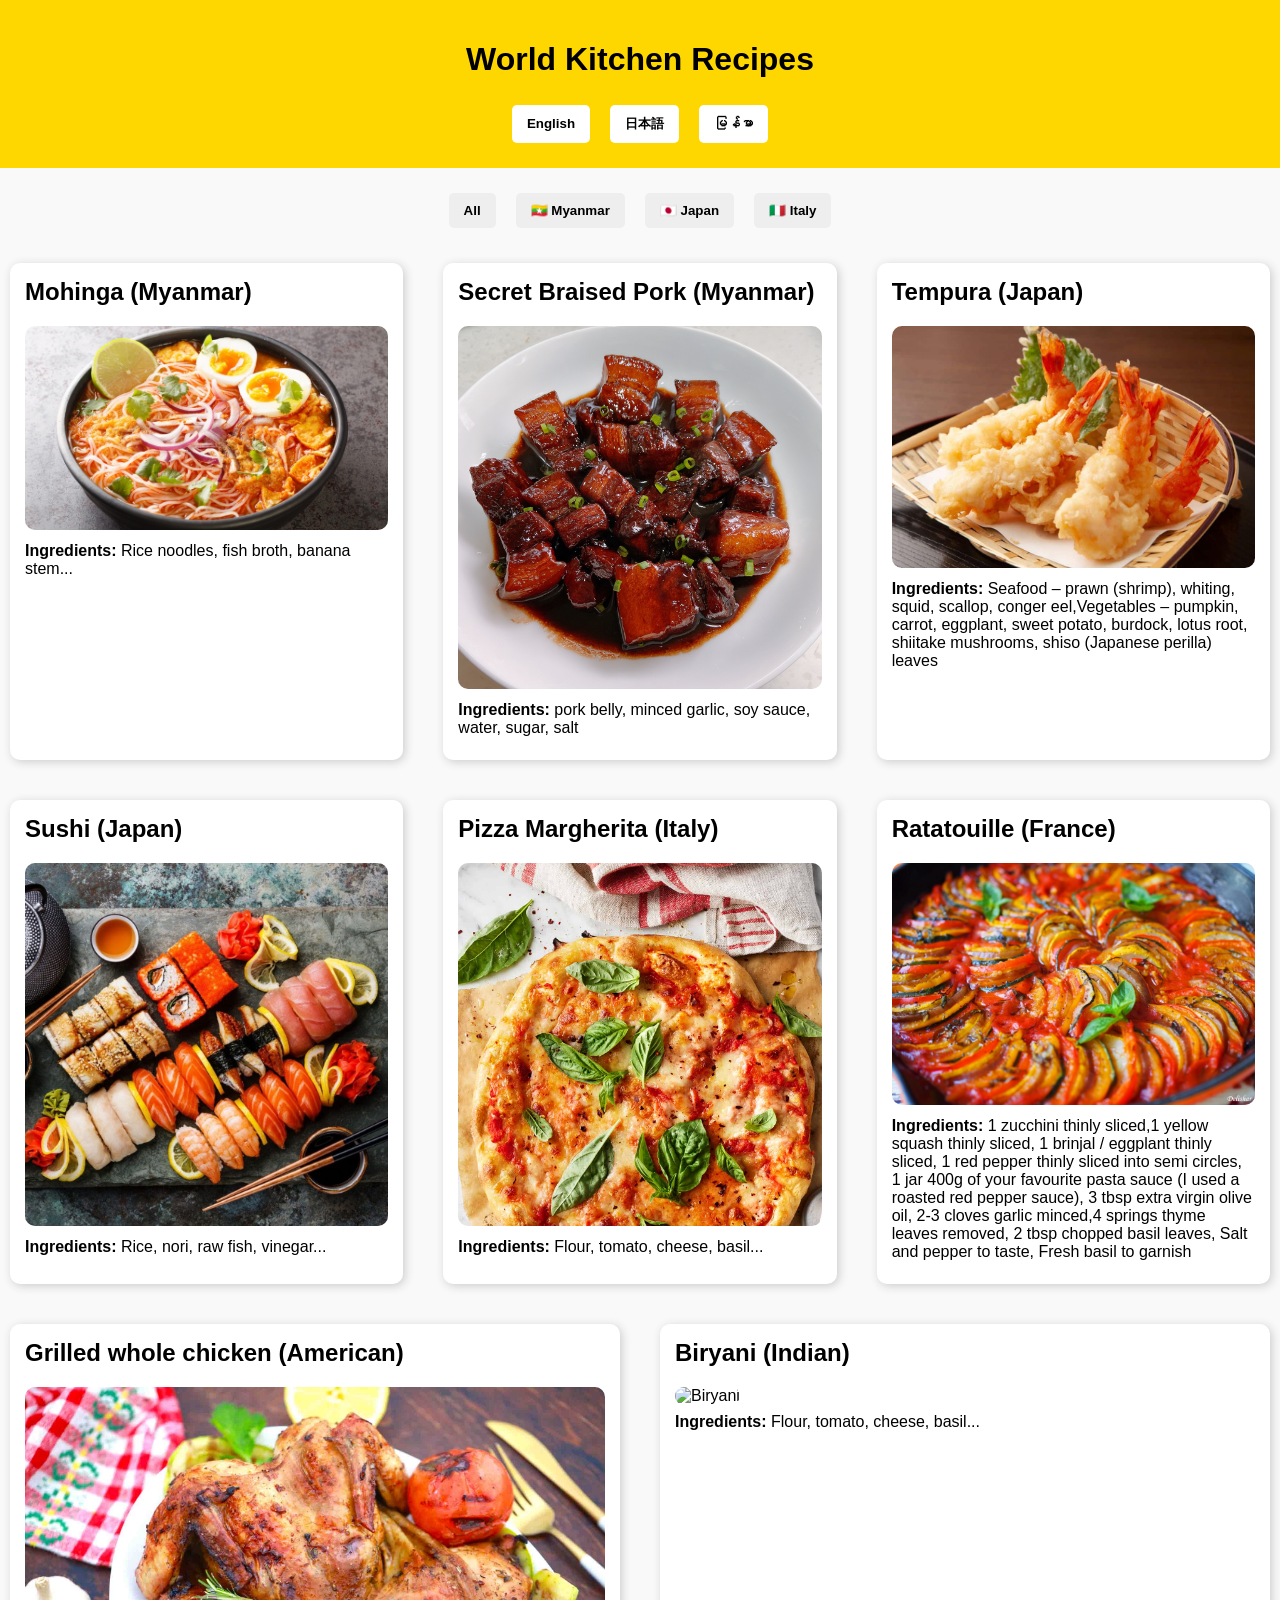
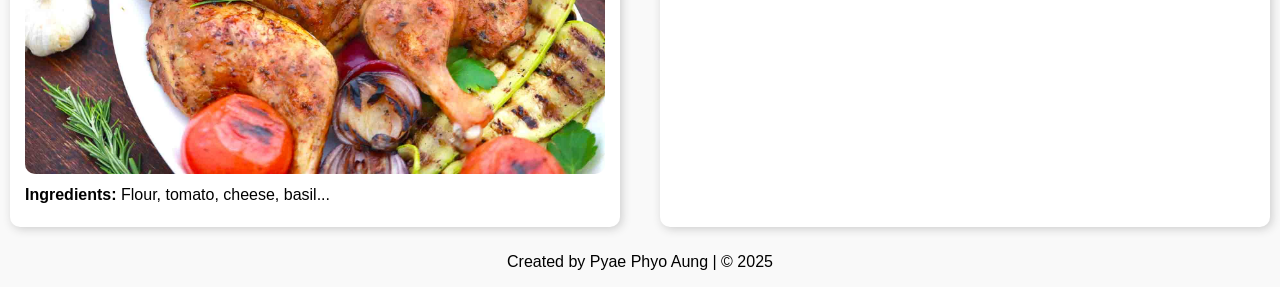
==== index.html @ b59372e6 "Add files via upload" ====
<!DOCTYPE html>
<html lang="en">
<head>
  <meta charset="UTF-8" />
  <meta name="viewport" content="width=device-width, initial-scale=1" />
  <title>World Kitchen Recipes</title>
  <link rel="stylesheet" href="style.css" />
</head>
<body>
  <header>
    <h1 id="site-title">World Kitchen Recipes</h1>
    <nav>
      <button onclick="setLanguage('en')">English</button>
      <button onclick="setLanguage('jp')">日本語</button>
      <button onclick="setLanguage('my')">မြန်မာ</button>
    </nav>
  </header>

  <div id="filter-buttons">
    <button onclick="filterByCountry('all')" id="btn-all">All</button>
    <button onclick="filterByCountry('Myanmar')" id="btn-myanmar">🇲🇲 Myanmar</button>
    <button onclick="filterByCountry('Japan')" id="btn-japan">🇯🇵 Japan</button>
    <button onclick="filterByCountry('Italy')" id="btn-italy">🇮🇹 Italy</button>
  </div>

  <main id="recipe-list"></main>
   <footer>
    <p>Created by Pyae Phyo Aung | © 2025</p>
  </footer>
  
  <script src="text.js"></script>
  <script src="script.js"></script>
  
</body>
</html>
---- style.css ----
body {
  font-family: 'Arial', sans-serif;
  background: #f9f9f9;
  margin: 0;
  padding: 0;
  text-align: center;
}

header {
  background: #ffd700;
  padding: 20px;
}

nav {
  display: flex;
  justify-content: center; /* center horizontally */
  gap: 10px; /* space between buttons */
  flex-wrap: wrap; /* wrap if screen is small */
}

nav button {
  margin: 5px;
  padding: 10px 15px;
  cursor: pointer;
  border: none;
  background: #fff;
  border-radius: 5px;
  font-weight: bold;
  transition: background-color 0.3s ease;
}

nav button:hover {
  background: #ffec70;
}

#filter-buttons {
  display: flex;
  justify-content: center;
  gap: 10px;
  flex-wrap: wrap;
  margin: 20px;
}

#filter-buttons button {
  margin: 5px;
  padding: 10px 15px;
  cursor: pointer;
  border: none;
  background: #eee;
  border-radius: 5px;
  font-weight: bold;
  transition: background-color 0.3s ease;
}

#filter-buttons button:hover {
  background: #ddd;
}

.recipe-card {
  background: white;
  width: 600px; /* fixed width works best in grid */
  margin: 10px; /* uniform margin for spacing */
  padding: 15px;
  border-radius: 10px;
  box-shadow: 2px 2px 10px #ccc;
  text-align: left;
  flex: 1 1 300px; /* responsive sizing */
}

.recipe-card img {
  width: 100%;
  border-radius: 10px;
}

.recipe-card h2 {
  margin-top: 0;
}

.recipe-card p {
  margin: 8px 0;
}
#recipe-list {
  display: flex;
  flex-wrap: wrap; /* wrap to next line if too many */
  justify-content: center; /* center cards horizontally */
  gap: 20px; /* space between cards */
}
@media (max-width: 600px) {
  .recipe-card {
    width: 90%;
  }
}
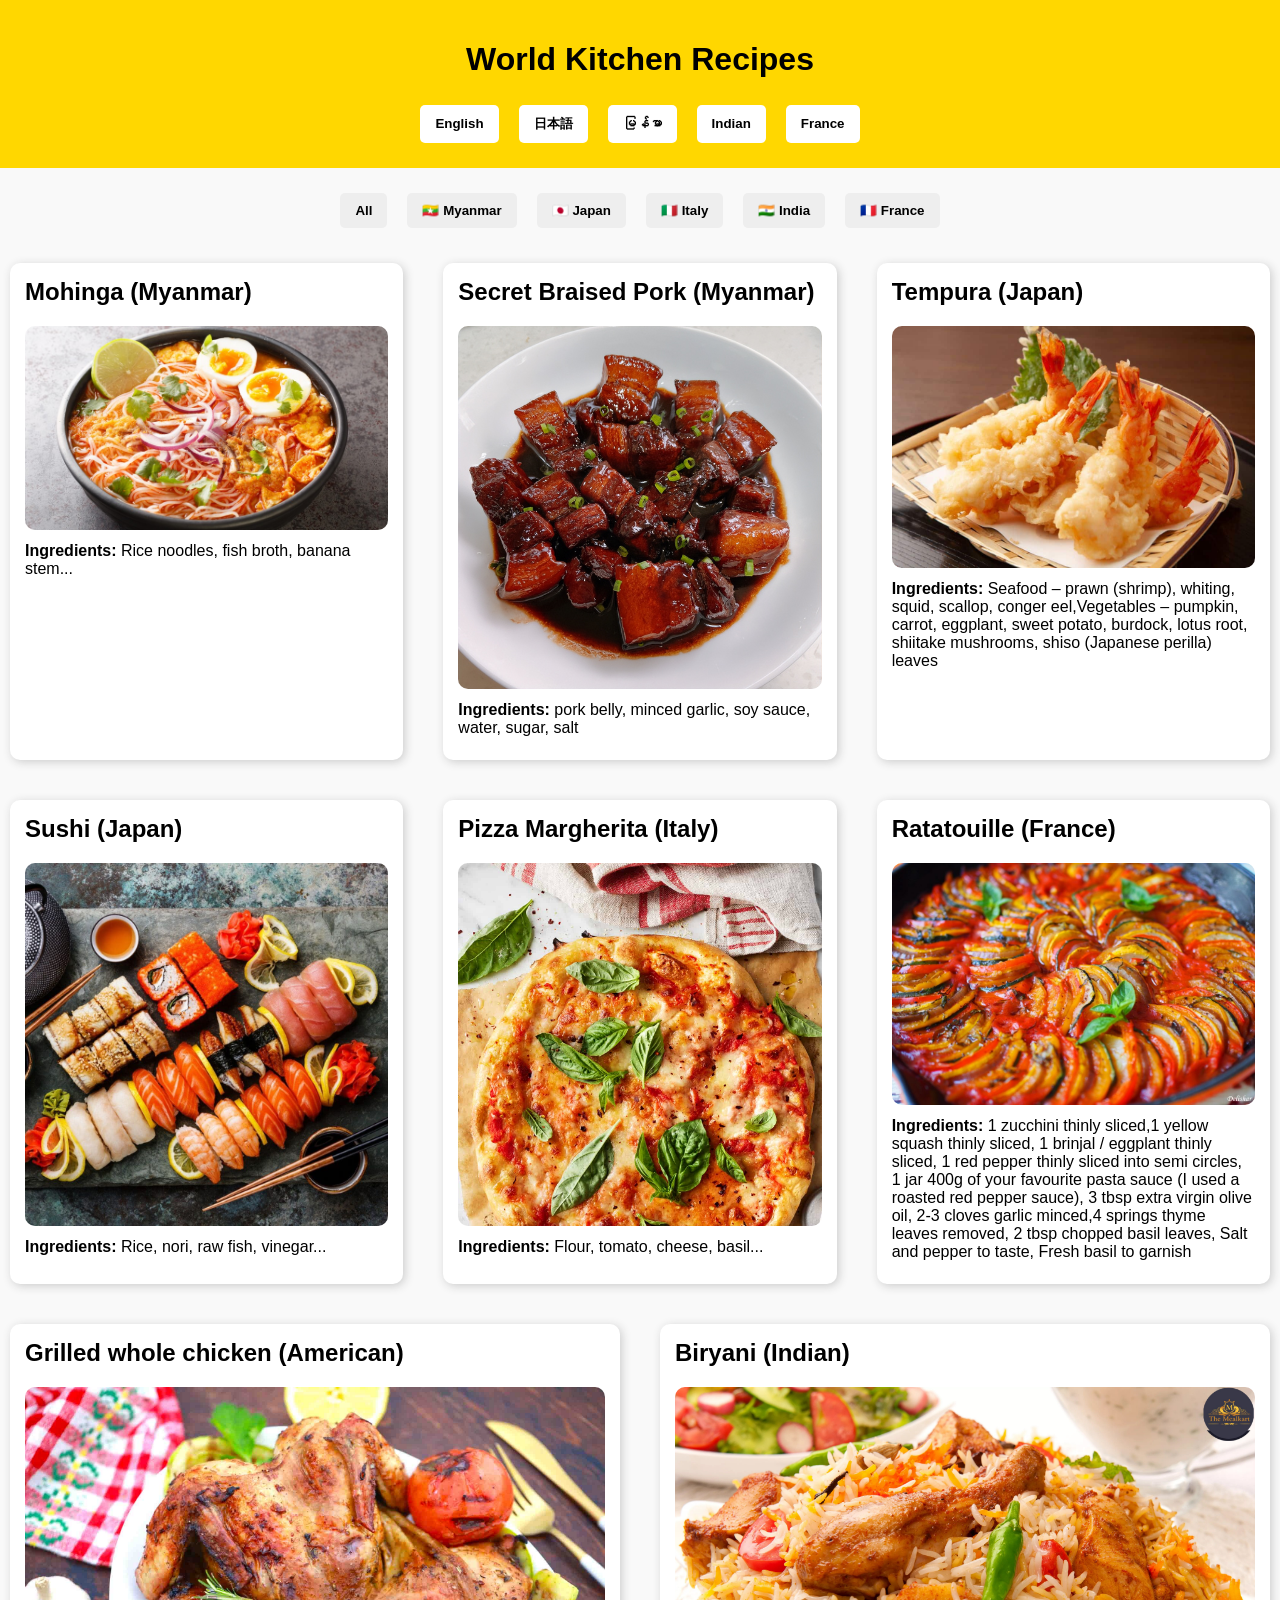
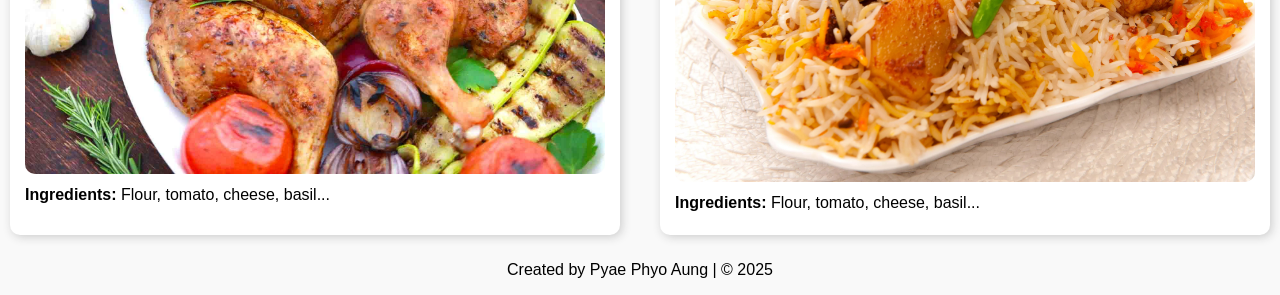
==== commit c3c14136: "Update index.html" ====
--- a/index.html
+++ b/index.html
@@ -13,6 +13,8 @@
       <button onclick="setLanguage('en')">English</button>
       <button onclick="setLanguage('jp')">日本語</button>
       <button onclick="setLanguage('my')">မြန်မာ</button>
+      <button onclick="setLanguage('In')">Indian</button>
+      <button onclick="setLanguage('fr')">France</button>
     </nav>
   </header>
 
@@ -21,6 +23,8 @@
     <button onclick="filterByCountry('Myanmar')" id="btn-myanmar">🇲🇲 Myanmar</button>
     <button onclick="filterByCountry('Japan')" id="btn-japan">🇯🇵 Japan</button>
     <button onclick="filterByCountry('Italy')" id="btn-italy">🇮🇹 Italy</button>
+    <button onclick="filterByCountry('Indian')" id="btn-indian">🇮🇳 India</button>
+    <button onclick="filterByCountry('France')" id="btn-france">🇫🇷 France</button>
   </div>
 
   <main id="recipe-list"></main>
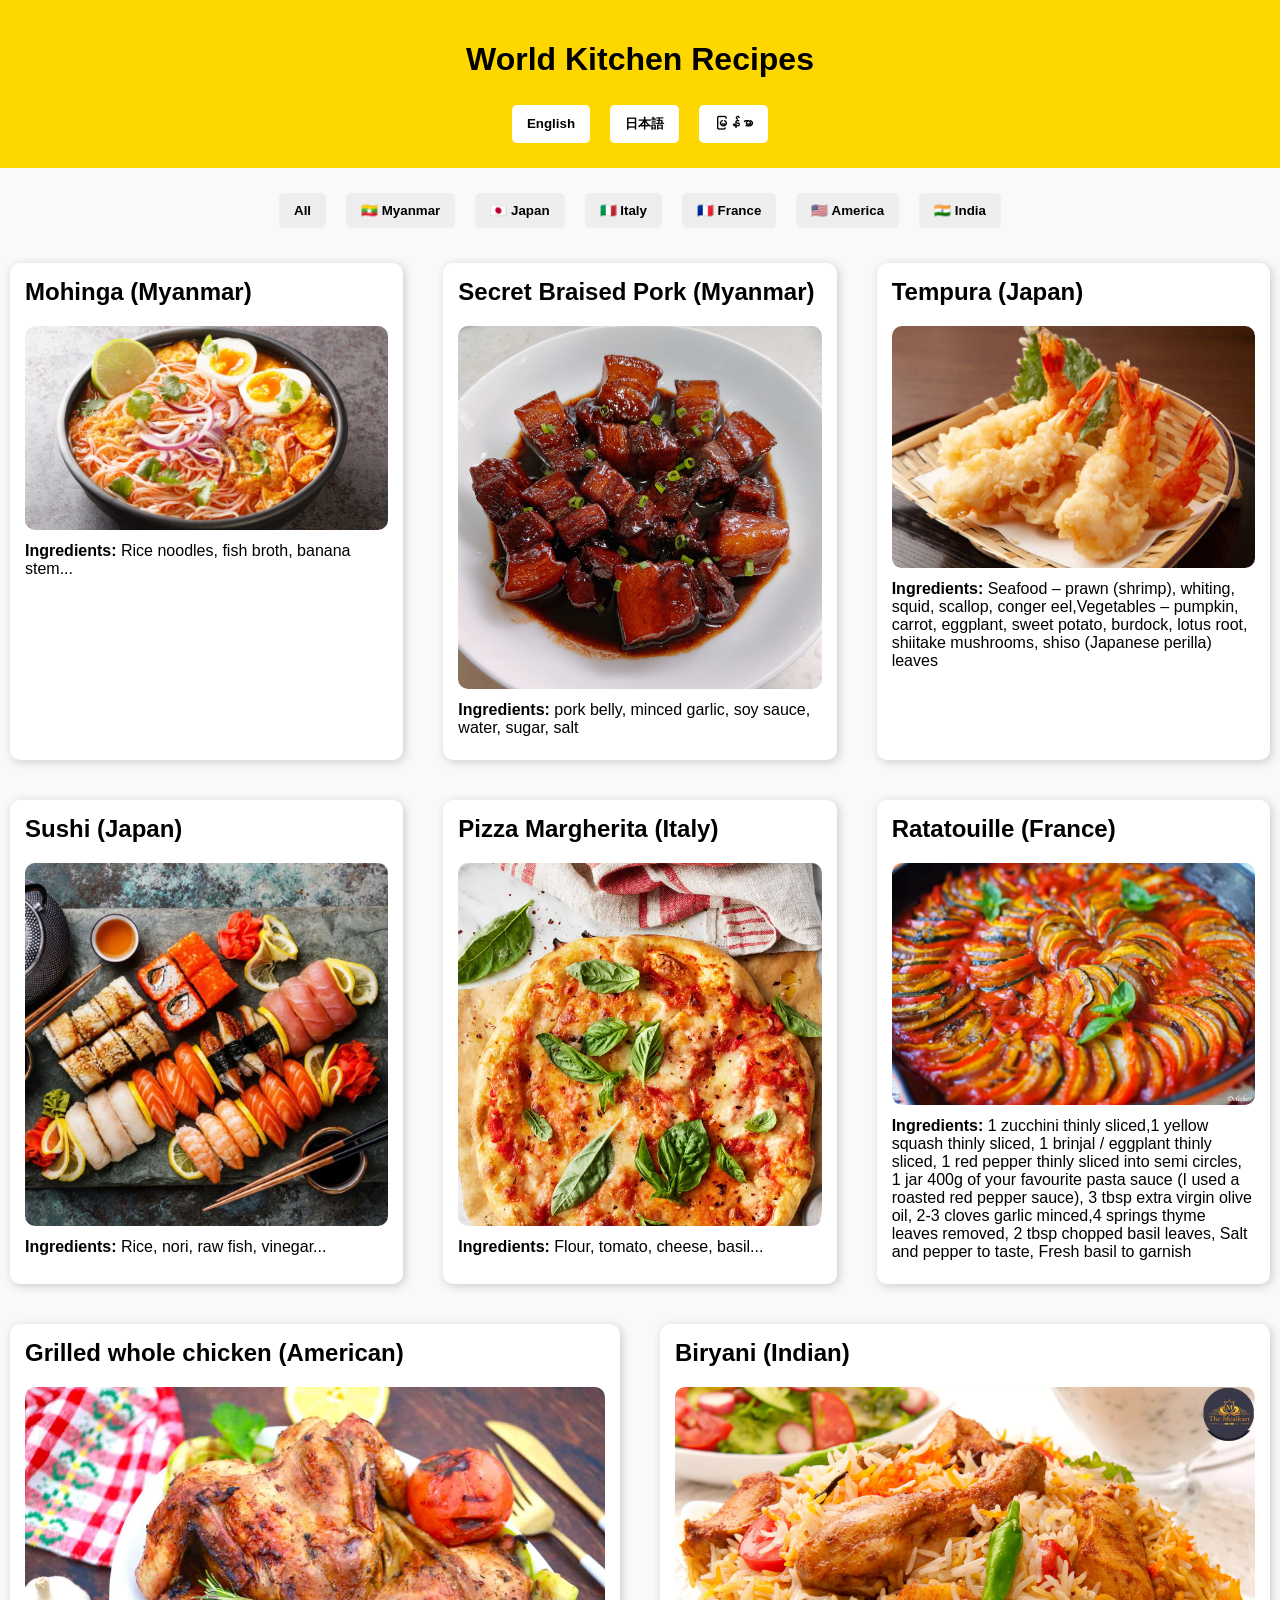
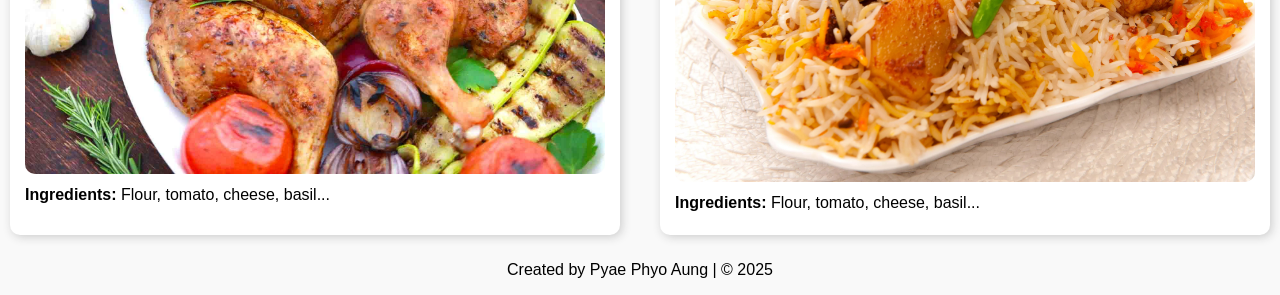
==== commit 31218f0f: "Update index.html" ====
--- a/index.html
+++ b/index.html
@@ -13,8 +13,6 @@
       <button onclick="setLanguage('en')">English</button>
       <button onclick="setLanguage('jp')">日本語</button>
       <button onclick="setLanguage('my')">မြန်မာ</button>
-      <button onclick="setLanguage('In')">Indian</button>
-      <button onclick="setLanguage('fr')">France</button>
     </nav>
   </header>
 
@@ -23,18 +21,18 @@
     <button onclick="filterByCountry('Myanmar')" id="btn-myanmar">🇲🇲 Myanmar</button>
     <button onclick="filterByCountry('Japan')" id="btn-japan">🇯🇵 Japan</button>
     <button onclick="filterByCountry('Italy')" id="btn-italy">🇮🇹 Italy</button>
+    <button onclick="filterByCountry('France')" id="btn-france">🇫🇷 France</button>
+    <button onclick="filterByCountry('American')" id="btn-american">🇺🇸 America</button>
     <button onclick="filterByCountry('Indian')" id="btn-indian">🇮🇳 India</button>
-    <button onclick="filterByCountry('France')" id="btn-france">🇫🇷 France</button>
   </div>
 
-  <main id="recipe-list"></main>
-   <footer>
+  <main id="recipe-list" class="fade"></main>
+
+  <footer>
     <p>Created by Pyae Phyo Aung | © 2025</p>
   </footer>
-  
+
   <script src="text.js"></script>
   <script src="script.js"></script>
-  
 </body>
 </html>
-
